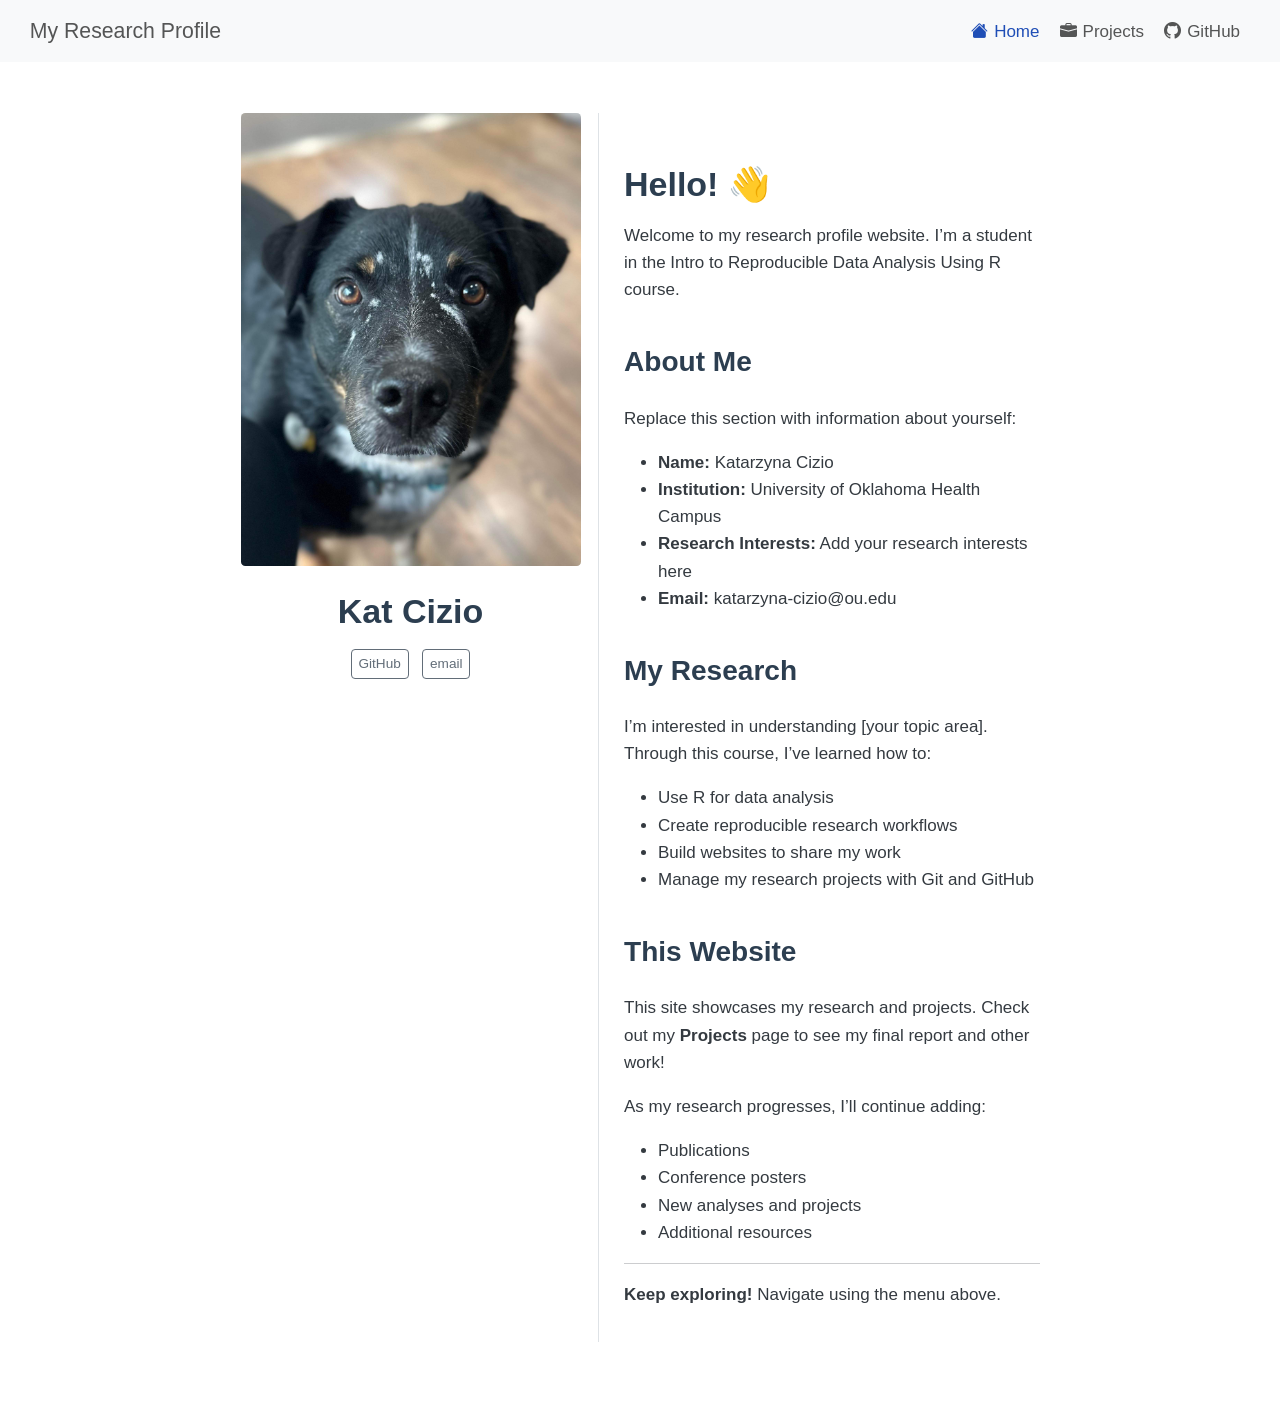
==== docs/index.html @ 3ac8d4a5 "Initial Website" ====
<!DOCTYPE html>
<html xmlns="http://www.w3.org/1999/xhtml" lang="en" xml:lang="en"><head>

<meta charset="utf-8">
<meta name="generator" content="quarto-1.9.38">

<meta name="viewport" content="width=device-width, initial-scale=1.0, user-scalable=yes">


<title>Kat Cizio – My Research Profile</title>
<style>
/* Default styles provided by pandoc.
** See https://pandoc.org/MANUAL.html#variables-for-html for config info.
*/
code{white-space: pre-wrap;}
span.smallcaps{font-variant: small-caps;}
div.columns{display: flex; gap: min(4vw, 1.5em);}
div.column{flex: auto; overflow-x: auto;}
div.hanging-indent{margin-left: 1.5em; text-indent: -1.5em;}
ul.task-list{list-style: none;}
ul.task-list li input[type="checkbox"] {
  width: 0.8em;
  margin: 0 0.8em 0.2em -1em; /* quarto-specific, see https://github.com/quarto-dev/quarto-cli/issues/4556 */ 
  vertical-align: middle;
}
</style>


<script src="site_libs/quarto-nav/quarto-nav.js"></script>
<script src="site_libs/quarto-nav/headroom.min.js"></script>
<script src="site_libs/clipboard/clipboard.min.js"></script>
<script src="site_libs/quarto-search/autocomplete.umd.js"></script>
<script src="site_libs/quarto-search/fuse.min.js"></script>
<script src="site_libs/quarto-search/quarto-search.js"></script>
<meta name="quarto:offset" content="./">
<script src="site_libs/quarto-html/quarto.js" type="module"></script>
<script src="site_libs/quarto-html/tabsets/tabsets.js" type="module"></script>
<script src="site_libs/quarto-html/popper.min.js"></script>
<script src="site_libs/quarto-html/tippy.umd.min.js"></script>
<link href="site_libs/quarto-html/tippy.css" rel="stylesheet">
<link href="site_libs/quarto-html/quarto-syntax-highlighting-15634bcf2e68342d4ad2dfa704d543f6.css" rel="stylesheet" id="quarto-text-highlighting-styles">
<script src="site_libs/bootstrap/bootstrap.min.js"></script>
<link href="site_libs/bootstrap/bootstrap-icons.css" rel="stylesheet">
<link href="site_libs/bootstrap/bootstrap-1de071e047e49cd083ceb1b25ae4a66d.min.css" rel="stylesheet" append-hash="true" id="quarto-bootstrap" data-mode="light">
<script id="quarto-search-options" type="application/json">{
  "location": "navbar",
  "copy-button": false,
  "collapse-after": 3,
  "panel-placement": "end",
  "type": "overlay",
  "limit": 50,
  "keyboard-shortcut": [
    "f",
    "/",
    "s"
  ],
  "show-item-context": false,
  "language": {
    "search-no-results-text": "No results",
    "search-matching-documents-text": "matching documents",
    "search-copy-link-title": "Copy link to search",
    "search-hide-matches-text": "Hide additional matches",
    "search-more-match-text": "more match in this document",
    "search-more-matches-text": "more matches in this document",
    "search-clear-button-title": "Clear",
    "search-text-placeholder": "",
    "search-detached-cancel-button-title": "Cancel",
    "search-submit-button-title": "Submit",
    "search-label": "Search"
  }
}</script>


<link rel="stylesheet" href="styles.css">
</head>

<body class="nav-fixed fullcontent quarto-light">

<div id="quarto-search-results"></div>
  <header id="quarto-header" class="headroom fixed-top">
    <nav class="navbar navbar-expand-lg " data-bs-theme="dark">
      <div class="navbar-container container-fluid">
      <div class="navbar-brand-container mx-auto">
    <a class="navbar-brand" href="./index.html">
    <span class="navbar-title">My Research Profile</span>
    </a>
  </div>
          <button class="navbar-toggler" type="button" data-bs-toggle="collapse" data-bs-target="#navbarCollapse" aria-controls="navbarCollapse" role="menu" aria-expanded="false" aria-label="Toggle navigation" onclick="if (window.quartoToggleHeadroom) { window.quartoToggleHeadroom(); }">
  <span class="navbar-toggler-icon"></span>
</button>
          <div class="collapse navbar-collapse" id="navbarCollapse">
            <ul class="navbar-nav navbar-nav-scroll ms-auto">
  <li class="nav-item">
    <a class="nav-link active" href="./index.html" aria-current="page"> <i class="bi bi-house-fill" role="img">
</i> 
<span class="menu-text">Home</span></a>
  </li>  
  <li class="nav-item">
    <a class="nav-link" href="./projects.html"> <i class="bi bi-briefcase-fill" role="img">
</i> 
<span class="menu-text">Projects</span></a>
  </li>  
  <li class="nav-item">
    <a class="nav-link" href="https://github.com"> <i class="bi bi-github" role="img">
</i> 
<span class="menu-text">GitHub</span></a>
  </li>  
</ul>
          </div> <!-- /navcollapse -->
            <div class="quarto-navbar-tools">
</div>
      </div> <!-- /container-fluid -->
    </nav>
</header>
<!-- content -->
<div id="quarto-content" class="quarto-container page-columns page-rows-contents page-layout-article page-navbar">
<!-- sidebar -->
<!-- margin-sidebar -->
    
<!-- main -->
<div class="quarto-about-trestles">
  <div class="about-entity">
    <img src="IMG_8283.JPG" class="about-image
  rounded " style="width: 20em;">
<header id="title-block-header" class="quarto-title-block default">
<div class="quarto-title">
<h1 class="title">Kat Cizio</h1>
</div>
<div class="quarto-title-meta">
  </div>
</header>
    <div class="about-links">
  <a href="https://github.com/Cizialke/katcizio.github.io" class="about-link" rel="" target="">
     <span class="about-link-text">GitHub</span>
  </a>
  <a href="/katarzyna-cizio@ou.edu" class="about-link" rel="" target="">
     <span class="about-link-text">email</span>
  </a>
</div>
  </div>
  <div class="about-contents"><main class="content" id="quarto-document-content">
<section id="hello" class="level1 columnpage">
<h1>Hello! 👋</h1>
<p>Welcome to my research profile website. I’m a student in the Intro to Reproducible Data Analysis Using R course.</p>
<section id="about-me" class="level2">
<h2 data-anchor-id="about-me">About Me</h2>
<p>Replace this section with information about yourself:</p>
<ul>
<li><strong>Name:</strong> Katarzyna Cizio</li>
<li><strong>Institution:</strong> University of Oklahoma Health Campus</li>
<li><strong>Research Interests:</strong> Add your research interests here</li>
<li><strong>Email:</strong> katarzyna-cizio@ou.edu</li>
</ul>
</section>
<section id="my-research" class="level2">
<h2 data-anchor-id="my-research">My Research</h2>
<p>I’m interested in understanding [your topic area]. Through this course, I’ve learned how to:</p>
<ul>
<li>Use R for data analysis</li>
<li>Create reproducible research workflows</li>
<li>Build websites to share my work</li>
<li>Manage my research projects with Git and GitHub</li>
</ul>
</section>
<section id="this-website" class="level2">
<h2 data-anchor-id="this-website">This Website</h2>
<p>This site showcases my research and projects. Check out my <strong>Projects</strong> page to see my final report and other work!</p>
<p>As my research progresses, I’ll continue adding:</p>
<ul>
<li>Publications</li>
<li>Conference posters</li>
<li>New analyses and projects</li>
<li>Additional resources</li>
</ul>
<hr>
<p><strong>Keep exploring!</strong> Navigate using the menu above.</p>


</section>
</section>
</main></div>
</div>
 <!-- /main -->
<script id="quarto-html-after-body" type="application/javascript">
  window.document.addEventListener("DOMContentLoaded", function (event) {
    const isCodeAnnotation = (el) => {
      for (const clz of el.classList) {
        if (clz.startsWith('code-annotation-')) {                     
          return true;
        }
      }
      return false;
    }
    const onCopySuccess = function(e) {
      // button target
      const button = e.trigger;
      // don't keep focus
      button.blur();
      // flash "checked"
      button.classList.add('code-copy-button-checked');
      var currentTitle = button.getAttribute("title");
      button.setAttribute("title", "Copied!");
      let tooltip;
      if (window.bootstrap) {
        button.setAttribute("data-bs-toggle", "tooltip");
        button.setAttribute("data-bs-placement", "left");
        button.setAttribute("data-bs-title", "Copied!");
        tooltip = new bootstrap.Tooltip(button, 
          { trigger: "manual", 
            customClass: "code-copy-button-tooltip",
            offset: [0, -8]});
        tooltip.show();    
      }
      setTimeout(function() {
        if (tooltip) {
          tooltip.hide();
          button.removeAttribute("data-bs-title");
          button.removeAttribute("data-bs-toggle");
          button.removeAttribute("data-bs-placement");
        }
        button.setAttribute("title", currentTitle);
        button.classList.remove('code-copy-button-checked');
      }, 1000);
      // clear code selection
      e.clearSelection();
    }
    const getTextToCopy = function(trigger) {
      const outerScaffold = trigger.parentElement.cloneNode(true);
      const codeEl = outerScaffold.querySelector('code');
      for (const childEl of codeEl.children) {
        if (isCodeAnnotation(childEl)) {
          childEl.remove();
        }
      }
      return codeEl.innerText;
    }
    const clipboard = new window.ClipboardJS('.code-copy-button:not([data-in-quarto-modal])', {
      text: getTextToCopy
    });
    clipboard.on('success', onCopySuccess);
    if (window.document.getElementById('quarto-embedded-source-code-modal')) {
      const clipboardModal = new window.ClipboardJS('.code-copy-button[data-in-quarto-modal]', {
        text: getTextToCopy,
        container: window.document.getElementById('quarto-embedded-source-code-modal')
      });
      clipboardModal.on('success', onCopySuccess);
    }
      var localhostRegex = new RegExp(/^(?:http|https):\/\/localhost\:?[0-9]*\//);
      var mailtoRegex = new RegExp(/^mailto:/);
        var filterRegex = new RegExp('/' + window.location.host + '/');
      var isInternal = (href) => {
          return filterRegex.test(href) || localhostRegex.test(href) || mailtoRegex.test(href);
      }
      // Inspect non-navigation links and adorn them if external
     var links = window.document.querySelectorAll('a[href]:not(.nav-link):not(.navbar-brand):not(.toc-action):not(.sidebar-link):not(.sidebar-item-toggle):not(.pagination-link):not(.no-external):not([aria-hidden]):not(.dropdown-item):not(.quarto-navigation-tool):not(.about-link)');
      for (var i=0; i<links.length; i++) {
        const link = links[i];
        if (!isInternal(link.href)) {
          // undo the damage that might have been done by quarto-nav.js in the case of
          // links that we want to consider external
          if (link.dataset.originalHref !== undefined) {
            link.href = link.dataset.originalHref;
          }
        }
      }
    function tippyHover(el, contentFn, onTriggerFn, onUntriggerFn) {
      const config = {
        allowHTML: true,
        maxWidth: 500,
        delay: 100,
        arrow: false,
        appendTo: function(el) {
            return el.parentElement;
        },
        interactive: true,
        interactiveBorder: 10,
        theme: 'quarto',
        placement: 'bottom-start',
      };
      if (contentFn) {
        config.content = contentFn;
      }
      if (onTriggerFn) {
        config.onTrigger = onTriggerFn;
      }
      if (onUntriggerFn) {
        config.onUntrigger = onUntriggerFn;
      }
      window.tippy(el, config); 
    }
    const noterefs = window.document.querySelectorAll('a[role="doc-noteref"]');
    for (var i=0; i<noterefs.length; i++) {
      const ref = noterefs[i];
      tippyHover(ref, function() {
        // use id or data attribute instead here
        let href = ref.getAttribute('data-footnote-href') || ref.getAttribute('href');
        try { href = new URL(href).hash; } catch {}
        const id = href.replace(/^#\/?/, "");
        const note = window.document.getElementById(id);
        if (note) {
          return note.innerHTML;
        } else {
          return "";
        }
      });
    }
    const xrefs = window.document.querySelectorAll('a.quarto-xref');
    const processXRef = (id, note) => {
      // Strip column container classes
      const stripColumnClz = (el) => {
        el.classList.remove("page-full", "page-columns");
        if (el.children) {
          for (const child of el.children) {
            stripColumnClz(child);
          }
        }
      }
      stripColumnClz(note)
      if (id === null || id.startsWith('sec-')) {
        // Special case sections, only their first couple elements
        const container = document.createElement("div");
        if (note.children && note.children.length > 2) {
          container.appendChild(note.children[0].cloneNode(true));
          for (let i = 1; i < note.children.length; i++) {
            const child = note.children[i];
            if (child.tagName === "P" && child.innerText === "") {
              continue;
            } else {
              container.appendChild(child.cloneNode(true));
              break;
            }
          }
          if (window.Quarto?.typesetMath) {
            window.Quarto.typesetMath(container);
          }
          return container.innerHTML
        } else {
          if (window.Quarto?.typesetMath) {
            window.Quarto.typesetMath(note);
          }
          return note.innerHTML;
        }
      } else {
        // Remove any anchor links if they are present
        const anchorLink = note.querySelector('a.anchorjs-link');
        if (anchorLink) {
          anchorLink.remove();
        }
        if (window.Quarto?.typesetMath) {
          window.Quarto.typesetMath(note);
        }
        if (note.classList.contains("callout")) {
          return note.outerHTML;
        } else {
          return note.innerHTML;
        }
      }
    }
    for (var i=0; i<xrefs.length; i++) {
      const xref = xrefs[i];
      tippyHover(xref, undefined, function(instance) {
        instance.disable();
        let url = xref.getAttribute('href');
        let hash = undefined; 
        if (url.startsWith('#')) {
          hash = url;
        } else {
          try { hash = new URL(url).hash; } catch {}
        }
        if (hash) {
          const id = hash.replace(/^#\/?/, "");
          const note = window.document.getElementById(id);
          if (note !== null) {
            try {
              const html = processXRef(id, note.cloneNode(true));
              instance.setContent(html);
            } finally {
              instance.enable();
              instance.show();
            }
          } else {
            // See if we can fetch this
            fetch(url.split('#')[0])
            .then(res => res.text())
            .then(html => {
              const parser = new DOMParser();
              const htmlDoc = parser.parseFromString(html, "text/html");
              const note = htmlDoc.getElementById(id);
              if (note !== null) {
                const html = processXRef(id, note);
                instance.setContent(html);
              } 
            }).finally(() => {
              instance.enable();
              instance.show();
            });
          }
        } else {
          // See if we can fetch a full url (with no hash to target)
          // This is a special case and we should probably do some content thinning / targeting
          fetch(url)
          .then(res => res.text())
          .then(html => {
            const parser = new DOMParser();
            const htmlDoc = parser.parseFromString(html, "text/html");
            const note = htmlDoc.querySelector('main.content');
            if (note !== null) {
              // This should only happen for chapter cross references
              // (since there is no id in the URL)
              // remove the first header
              if (note.children.length > 0 && note.children[0].tagName === "HEADER") {
                note.children[0].remove();
              }
              const html = processXRef(null, note);
              instance.setContent(html);
            } 
          }).finally(() => {
            instance.enable();
            instance.show();
          });
        }
      }, function(instance) {
      });
    }
        let selectedAnnoteEl;
        const selectorForAnnotation = ( cell, annotation) => {
          let cellAttr = 'data-code-cell="' + cell + '"';
          let lineAttr = 'data-code-annotation="' +  annotation + '"';
          const selector = 'span[' + cellAttr + '][' + lineAttr + ']';
          return selector;
        }
        const selectCodeLines = (annoteEl) => {
          const doc = window.document;
          const targetCell = annoteEl.getAttribute("data-target-cell");
          const targetAnnotation = annoteEl.getAttribute("data-target-annotation");
          const annoteSpan = window.document.querySelector(selectorForAnnotation(targetCell, targetAnnotation));
          const lines = annoteSpan.getAttribute("data-code-lines").split(",");
          const lineIds = lines.map((line) => {
            return targetCell + "-" + line;
          })
          let top = null;
          let height = null;
          let parent = null;
          if (lineIds.length > 0) {
              //compute the position of the single el (top and bottom and make a div)
              const el = window.document.getElementById(lineIds[0]);
              top = el.offsetTop;
              height = el.offsetHeight;
              parent = el.parentElement.parentElement;
            if (lineIds.length > 1) {
              const lastEl = window.document.getElementById(lineIds[lineIds.length - 1]);
              const bottom = lastEl.offsetTop + lastEl.offsetHeight;
              height = bottom - top;
            }
            if (top !== null && height !== null && parent !== null) {
              // cook up a div (if necessary) and position it 
              let div = window.document.getElementById("code-annotation-line-highlight");
              if (div === null) {
                div = window.document.createElement("div");
                div.setAttribute("id", "code-annotation-line-highlight");
                div.style.position = 'absolute';
                parent.appendChild(div);
              }
              div.style.top = top - 2 + "px";
              div.style.height = height + 4 + "px";
              div.style.left = 0;
              let gutterDiv = window.document.getElementById("code-annotation-line-highlight-gutter");
              if (gutterDiv === null) {
                gutterDiv = window.document.createElement("div");
                gutterDiv.setAttribute("id", "code-annotation-line-highlight-gutter");
                gutterDiv.style.position = 'absolute';
                const codeCell = window.document.getElementById(targetCell);
                const gutter = codeCell.querySelector('.code-annotation-gutter');
                gutter.appendChild(gutterDiv);
              }
              gutterDiv.style.top = top - 2 + "px";
              gutterDiv.style.height = height + 4 + "px";
            }
            selectedAnnoteEl = annoteEl;
          }
        };
        const unselectCodeLines = () => {
          const elementsIds = ["code-annotation-line-highlight", "code-annotation-line-highlight-gutter"];
          elementsIds.forEach((elId) => {
            const div = window.document.getElementById(elId);
            if (div) {
              div.remove();
            }
          });
          selectedAnnoteEl = undefined;
        };
          // Handle positioning of the toggle
      window.addEventListener(
        "resize",
        throttle(() => {
          elRect = undefined;
          if (selectedAnnoteEl) {
            selectCodeLines(selectedAnnoteEl);
          }
        }, 10)
      );
      function throttle(fn, ms) {
      let throttle = false;
      let timer;
        return (...args) => {
          if(!throttle) { // first call gets through
              fn.apply(this, args);
              throttle = true;
          } else { // all the others get throttled
              if(timer) clearTimeout(timer); // cancel #2
              timer = setTimeout(() => {
                fn.apply(this, args);
                timer = throttle = false;
              }, ms);
          }
        };
      }
        // Attach click handler to the DT
        const annoteDls = window.document.querySelectorAll('dt[data-target-cell]');
        for (const annoteDlNode of annoteDls) {
          annoteDlNode.addEventListener('click', (event) => {
            const clickedEl = event.target;
            if (clickedEl !== selectedAnnoteEl) {
              unselectCodeLines();
              const activeEl = window.document.querySelector('dt[data-target-cell].code-annotation-active');
              if (activeEl) {
                activeEl.classList.remove('code-annotation-active');
              }
              selectCodeLines(clickedEl);
              clickedEl.classList.add('code-annotation-active');
            } else {
              // Unselect the line
              unselectCodeLines();
              clickedEl.classList.remove('code-annotation-active');
            }
          });
        }
    const findCites = (el) => {
      const parentEl = el.parentElement;
      if (parentEl) {
        const cites = parentEl.dataset.cites;
        if (cites) {
          return {
            el,
            cites: cites.split(' ')
          };
        } else {
          return findCites(el.parentElement)
        }
      } else {
        return undefined;
      }
    };
    var bibliorefs = window.document.querySelectorAll('a[role="doc-biblioref"]');
    for (var i=0; i<bibliorefs.length; i++) {
      const ref = bibliorefs[i];
      const citeInfo = findCites(ref);
      if (citeInfo) {
        tippyHover(citeInfo.el, function() {
          var popup = window.document.createElement('div');
          citeInfo.cites.forEach(function(cite) {
            var citeDiv = window.document.createElement('div');
            citeDiv.classList.add('hanging-indent');
            citeDiv.classList.add('csl-entry');
            var biblioDiv = window.document.getElementById('ref-' + cite);
            if (biblioDiv) {
              citeDiv.innerHTML = biblioDiv.innerHTML;
            }
            popup.appendChild(citeDiv);
          });
          return popup.innerHTML;
        });
      }
    }
  });
  </script>
</div> <!-- /content -->




</body></html>
---- docs/site_libs/quarto-html/tippy.css ----
.tippy-box[data-animation=fade][data-state=hidden]{opacity:0}[data-tippy-root]{max-width:calc(100vw - 10px)}.tippy-box{position:relative;background-color:#333;color:#fff;border-radius:4px;font-size:14px;line-height:1.4;white-space:normal;outline:0;transition-property:transform,visibility,opacity}.tippy-box[data-placement^=top]>.tippy-arrow{bottom:0}.tippy-box[data-placement^=top]>.tippy-arrow:before{bottom:-7px;left:0;border-width:8px 8px 0;border-top-color:initial;transform-origin:center top}.tippy-box[data-placement^=bottom]>.tippy-arrow{top:0}.tippy-box[data-placement^=bottom]>.tippy-arrow:before{top:-7px;left:0;border-width:0 8px 8px;border-bottom-color:initial;transform-origin:center bottom}.tippy-box[data-placement^=left]>.tippy-arrow{right:0}.tippy-box[data-placement^=left]>.tippy-arrow:before{border-width:8px 0 8px 8px;border-left-color:initial;right:-7px;transform-origin:center left}.tippy-box[data-placement^=right]>.tippy-arrow{left:0}.tippy-box[data-placement^=right]>.tippy-arrow:before{left:-7px;border-width:8px 8px 8px 0;border-right-color:initial;transform-origin:center right}.tippy-box[data-inertia][data-state=visible]{transition-timing-function:cubic-bezier(.54,1.5,.38,1.11)}.tippy-arrow{width:16px;height:16px;color:#333}.tippy-arrow:before{content:"";position:absolute;border-color:transparent;border-style:solid}.tippy-content{position:relative;padding:5px 9px;z-index:1}
---- docs/site_libs/quarto-html/quarto-syntax-highlighting-15634bcf2e68342d4ad2dfa704d543f6.css ----
/* quarto syntax highlight colors */
:root {
  --quarto-hl-ot-color: #003B4F;
  --quarto-hl-at-color: #657422;
  --quarto-hl-ss-color: #20794D;
  --quarto-hl-an-color: #5E5E5E;
  --quarto-hl-fu-color: #4758AB;
  --quarto-hl-st-color: #20794D;
  --quarto-hl-cf-color: #003B4F;
  --quarto-hl-op-color: #5E5E5E;
  --quarto-hl-er-color: #AD0000;
  --quarto-hl-bn-color: #AD0000;
  --quarto-hl-al-color: #AD0000;
  --quarto-hl-va-color: #111111;
  --quarto-hl-bu-color: inherit;
  --quarto-hl-ex-color: inherit;
  --quarto-hl-pp-color: #AD0000;
  --quarto-hl-in-color: #5E5E5E;
  --quarto-hl-vs-color: #20794D;
  --quarto-hl-wa-color: #5E5E5E;
  --quarto-hl-do-color: #5E5E5E;
  --quarto-hl-im-color: #00769E;
  --quarto-hl-ch-color: #20794D;
  --quarto-hl-dt-color: #AD0000;
  --quarto-hl-fl-color: #AD0000;
  --quarto-hl-co-color: #5E5E5E;
  --quarto-hl-cv-color: #5E5E5E;
  --quarto-hl-cn-color: #8f5902;
  --quarto-hl-sc-color: #5E5E5E;
  --quarto-hl-dv-color: #AD0000;
  --quarto-hl-kw-color: #003B4F;
}

/* other quarto variables */
:root {
  --quarto-font-monospace: SFMono-Regular, Menlo, Monaco, Consolas, "Liberation Mono", "Courier New", monospace;
}

/* syntax highlight based on Pandoc's rules */
pre > code.sourceCode > span {
  color: #003B4F;
}

code.sourceCode > span {
  color: #003B4F;
}

div.sourceCode,
div.sourceCode pre.sourceCode {
  color: #003B4F;
}

/* Normal */
code span {
  color: #003B4F;
}

/* Alert */
code span.al {
  color: #AD0000;
  font-style: inherit;
}

/* Annotation */
code span.an {
  color: #5E5E5E;
  font-style: inherit;
}

/* Attribute */
code span.at {
  color: #657422;
  font-style: inherit;
}

/* BaseN */
code span.bn {
  color: #AD0000;
  font-style: inherit;
}

/* BuiltIn */
code span.bu {
  font-style: inherit;
}

/* ControlFlow */
code span.cf {
  color: #003B4F;
  font-weight: bold;
  font-style: inherit;
}

/* Char */
code span.ch {
  color: #20794D;
  font-style: inherit;
}

/* Constant */
code span.cn {
  color: #8f5902;
  font-style: inherit;
}

/* Comment */
code span.co {
  color: #5E5E5E;
  font-style: inherit;
}

/* CommentVar */
code span.cv {
  color: #5E5E5E;
  font-style: italic;
}

/* Documentation */
code span.do {
  color: #5E5E5E;
  font-style: italic;
}

/* DataType */
code span.dt {
  color: #AD0000;
  font-style: inherit;
}

/* DecVal */
code span.dv {
  color: #AD0000;
  font-style: inherit;
}

/* Error */
code span.er {
  color: #AD0000;
  font-style: inherit;
}

/* Extension */
code span.ex {
  font-style: inherit;
}

/* Float */
code span.fl {
  color: #AD0000;
  font-style: inherit;
}

/* Function */
code span.fu {
  color: #4758AB;
  font-style: inherit;
}

/* Import */
code span.im {
  color: #00769E;
  font-style: inherit;
}

/* Information */
code span.in {
  color: #5E5E5E;
  font-style: inherit;
}

/* Keyword */
code span.kw {
  color: #003B4F;
  font-weight: bold;
  font-style: inherit;
}

/* Operator */
code span.op {
  color: #5E5E5E;
  font-style: inherit;
}

/* Other */
code span.ot {
  color: #003B4F;
  font-style: inherit;
}

/* Preprocessor */
code span.pp {
  color: #AD0000;
  font-style: inherit;
}

/* SpecialChar */
code span.sc {
  color: #5E5E5E;
  font-style: inherit;
}

/* SpecialString */
code span.ss {
  color: #20794D;
  font-style: inherit;
}

/* String */
code span.st {
  color: #20794D;
  font-style: inherit;
}

/* Variable */
code span.va {
  color: #111111;
  font-style: inherit;
}

/* VerbatimString */
code span.vs {
  color: #20794D;
  font-style: inherit;
}

/* Warning */
code span.wa {
  color: #5E5E5E;
  font-style: italic;
}

.prevent-inlining {
  content: "</";
}

/*# sourceMappingURL=f23921c56f73e400b49028c9186a1aa0.css.map */
---- docs/styles.css ----
/* Custom styles for student research profile */

/* Main content styling */
body {
  font-family: 'Segoe UI', Tahoma, Geneva, Verdana, sans-serif;
  line-height: 1.6;
}

/* Headings */
h1, h2, h3 {
  color: #2c3e50;
  margin-top: 1.5em;
}

/* Links */
a {
  color: #3498db;
  text-decoration: none;
}

a:hover {
  text-decoration: underline;
  color: #2980b9;
}

/* Code blocks */
code {
  background-color: #f4f4f4;
  padding: 0.2em 0.4em;
  border-radius: 3px;
}

pre {
  background-color: #f4f4f4;
  padding: 1em;
  border-radius: 5px;
  overflow-x: auto;
}

/* Tables */
table {
  border-collapse: collapse;
  width: 100%;
  margin: 1em 0;
}

table th,
table td {
  border: 1px solid #ddd;
  padding: 0.75em;
  text-align: left;
}

table th {
  background-color: #ecf0f1;
  font-weight: bold;
}

table tr:hover {
  background-color: #f9f9f9;
}

/* Blockquotes */
blockquote {
  border-left: 4px solid #3498db;
  padding-left: 1em;
  color: #666;
  font-style: italic;
  margin: 1em 0;
}
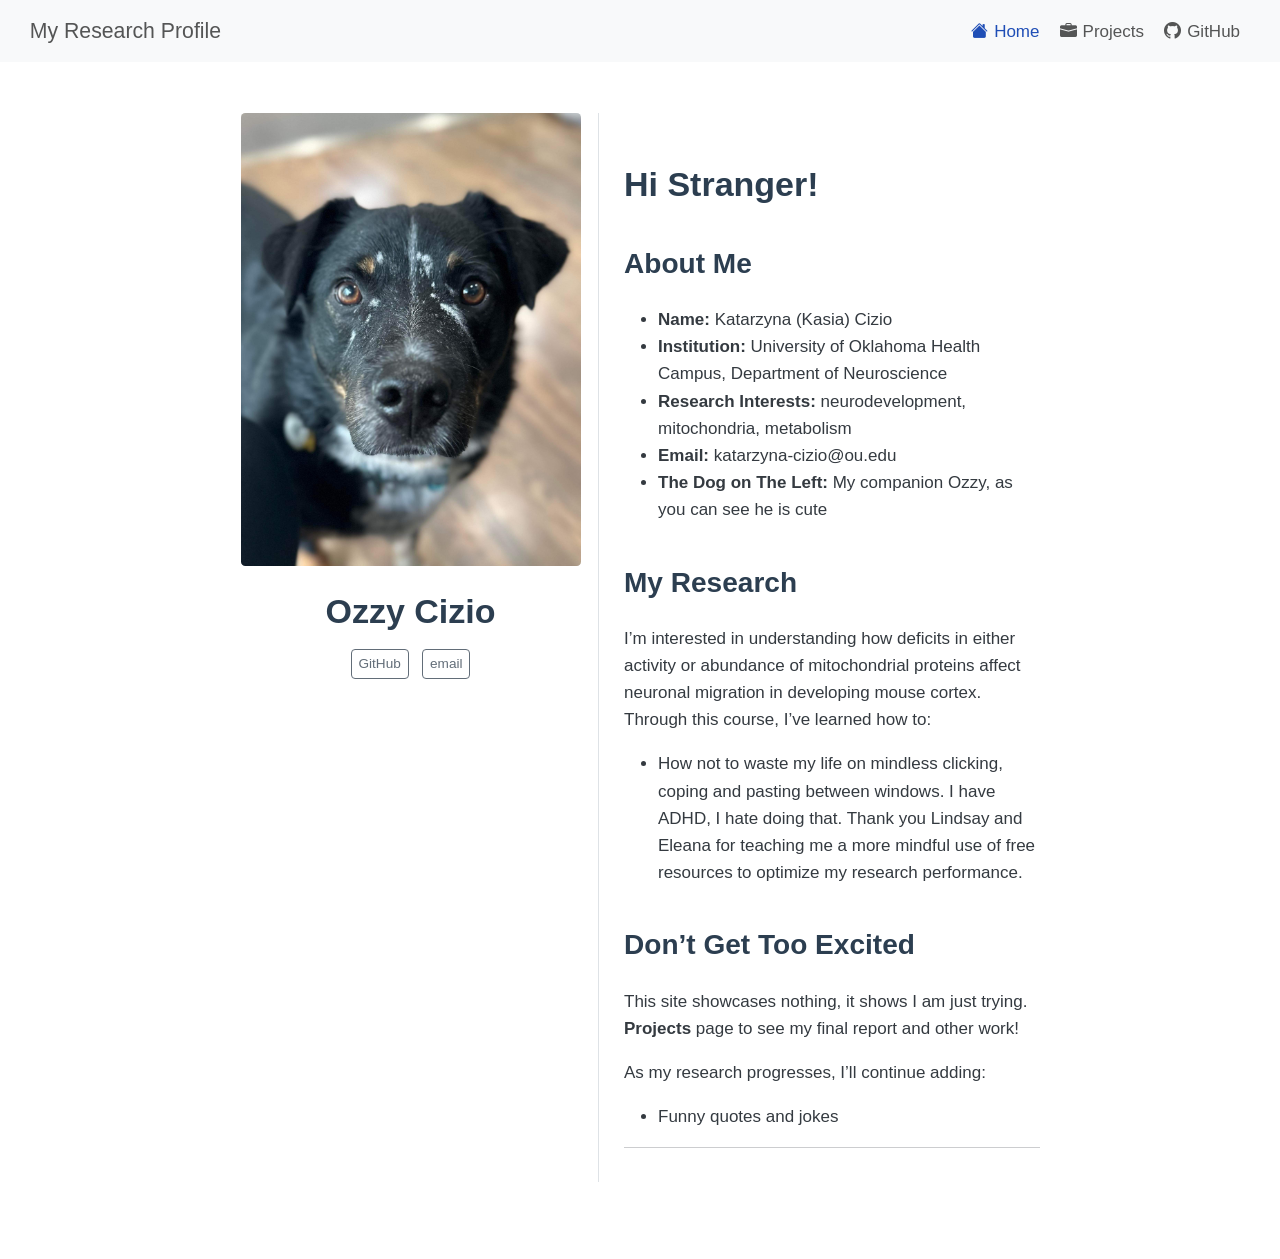
==== commit f1ce34d6: "all the changes made ever" ====
--- a/docs/index.html
+++ b/docs/index.html
@@ -7,7 +7,7 @@
 <meta name="viewport" content="width=device-width, initial-scale=1.0, user-scalable=yes">
 
 
-<title>Kat Cizio – My Research Profile</title>
+<title>Ozzy Cizio – My Research Profile</title>
 <style>
 /* Default styles provided by pandoc.
 ** See https://pandoc.org/MANUAL.html#variables-for-html for config info.
@@ -124,7 +124,7 @@
   rounded " style="width: 20em;">
 <header id="title-block-header" class="quarto-title-block default">
 <div class="quarto-title">
-<h1 class="title">Kat Cizio</h1>
+<h1 class="title">Ozzy Cizio</h1>
 </div>
 <div class="quarto-title-meta">
   </div>
@@ -133,47 +133,39 @@
   <a href="https://github.com/Cizialke/katcizio.github.io" class="about-link" rel="" target="">
      <span class="about-link-text">GitHub</span>
   </a>
-  <a href="/katarzyna-cizio@ou.edu" class="about-link" rel="" target="">
+  <a href="mailto:katarzyna-cizio@ou.edu" class="about-link" rel="" target="">
      <span class="about-link-text">email</span>
   </a>
 </div>
   </div>
   <div class="about-contents"><main class="content" id="quarto-document-content">
-<section id="hello" class="level1 columnpage">
-<h1>Hello! 👋</h1>
-<p>Welcome to my research profile website. I’m a student in the Intro to Reproducible Data Analysis Using R course.</p>
+<section id="hi-stranger" class="level1 columnpage">
+<h1>Hi Stranger!</h1>
 <section id="about-me" class="level2">
 <h2 data-anchor-id="about-me">About Me</h2>
-<p>Replace this section with information about yourself:</p>
 <ul>
-<li><strong>Name:</strong> Katarzyna Cizio</li>
-<li><strong>Institution:</strong> University of Oklahoma Health Campus</li>
-<li><strong>Research Interests:</strong> Add your research interests here</li>
+<li><strong>Name:</strong> Katarzyna (Kasia) Cizio</li>
+<li><strong>Institution:</strong> University of Oklahoma Health Campus, Department of Neuroscience</li>
+<li><strong>Research Interests:</strong> neurodevelopment, mitochondria, metabolism</li>
 <li><strong>Email:</strong> katarzyna-cizio@ou.edu</li>
+<li><strong>The Dog on The Left:</strong> My companion Ozzy, as you can see he is cute</li>
 </ul>
 </section>
 <section id="my-research" class="level2">
 <h2 data-anchor-id="my-research">My Research</h2>
-<p>I’m interested in understanding [your topic area]. Through this course, I’ve learned how to:</p>
+<p>I’m interested in understanding how deficits in either activity or abundance of mitochondrial proteins affect neuronal migration in developing mouse cortex. Through this course, I’ve learned how to:</p>
 <ul>
-<li>Use R for data analysis</li>
-<li>Create reproducible research workflows</li>
-<li>Build websites to share my work</li>
-<li>Manage my research projects with Git and GitHub</li>
+<li>How not to waste my life on mindless clicking, coping and pasting between windows. I have ADHD, I hate doing that. Thank you Lindsay and Eleana for teaching me a more mindful use of free resources to optimize my research performance.</li>
 </ul>
 </section>
-<section id="this-website" class="level2">
-<h2 data-anchor-id="this-website">This Website</h2>
-<p>This site showcases my research and projects. Check out my <strong>Projects</strong> page to see my final report and other work!</p>
+<section id="dont-get-too-excited" class="level2">
+<h2 data-anchor-id="dont-get-too-excited">Don’t Get Too Excited</h2>
+<p>This site showcases nothing, it shows I am just trying.<br> <strong>Projects</strong> page to see my final report and other work!</p>
 <p>As my research progresses, I’ll continue adding:</p>
 <ul>
-<li>Publications</li>
-<li>Conference posters</li>
-<li>New analyses and projects</li>
-<li>Additional resources</li>
+<li>Funny quotes and jokes</li>
 </ul>
 <hr>
-<p><strong>Keep exploring!</strong> Navigate using the menu above.</p>
 
 
 </section>
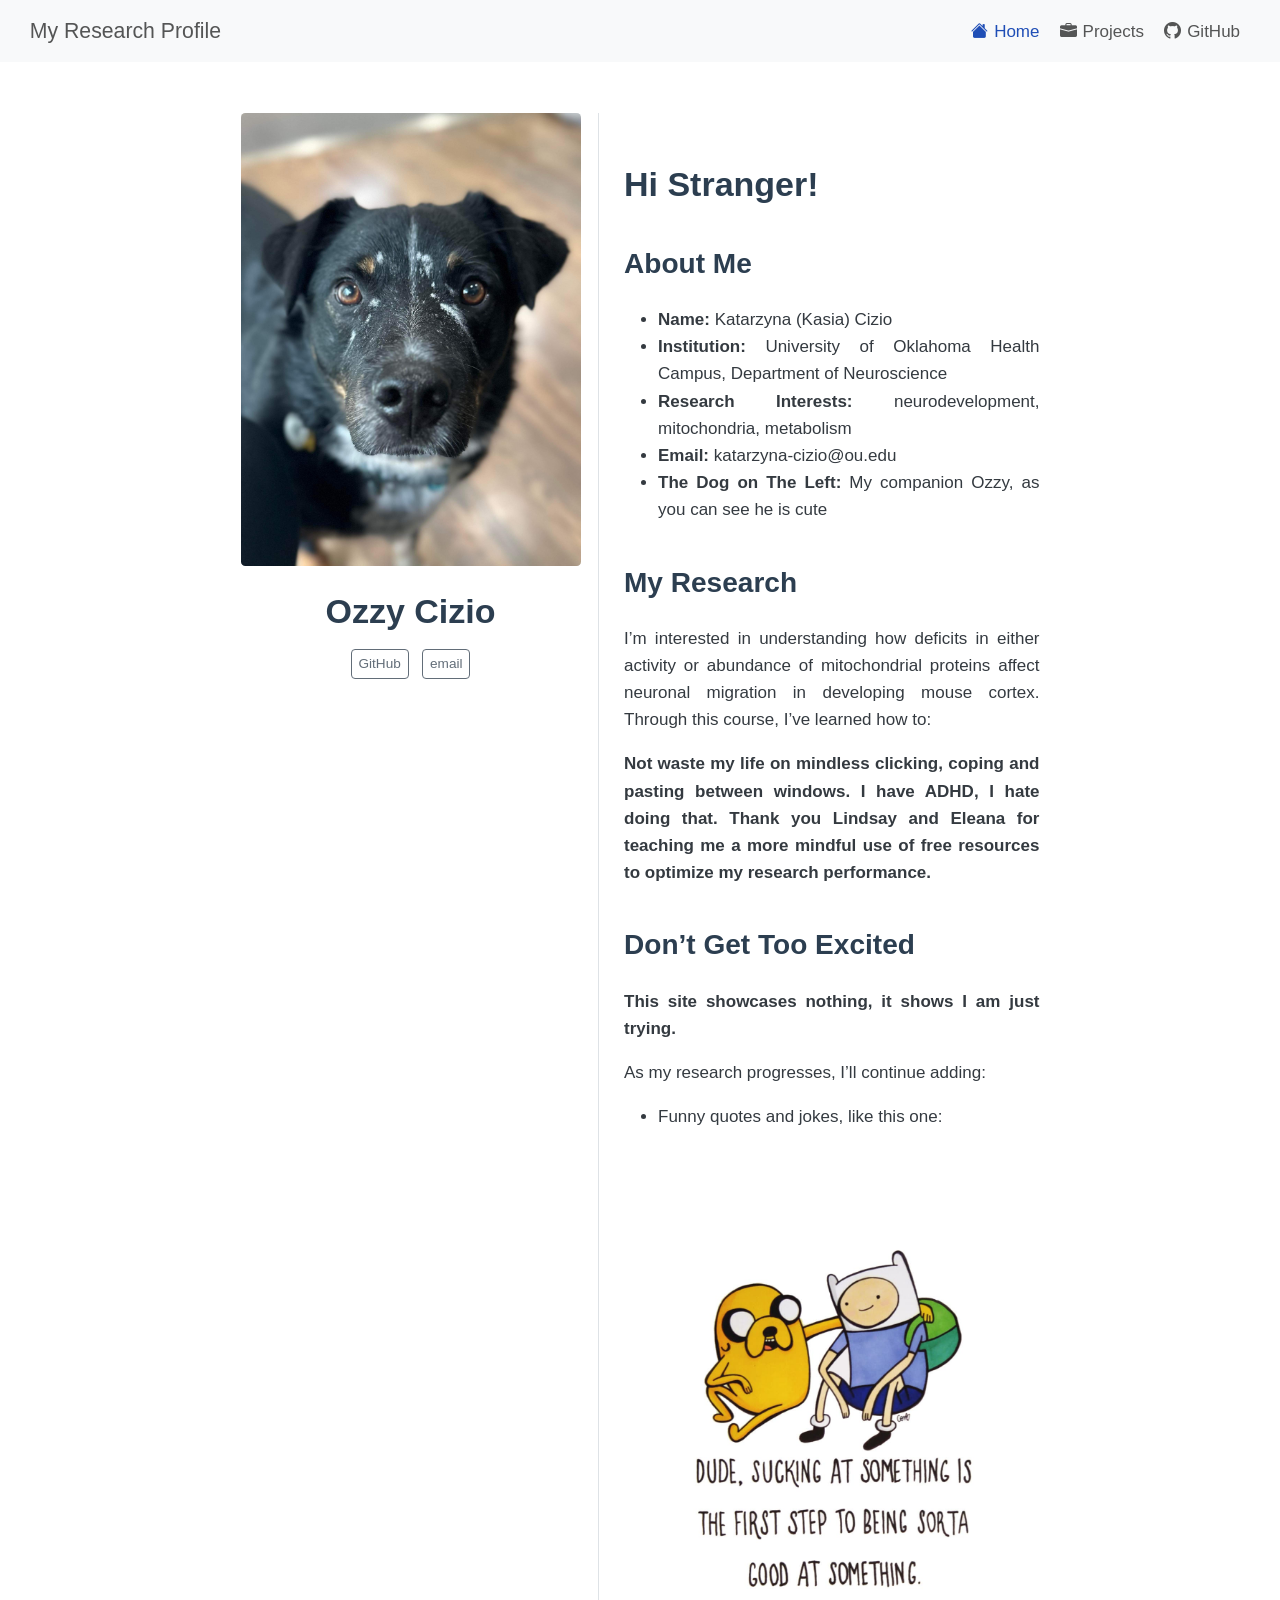
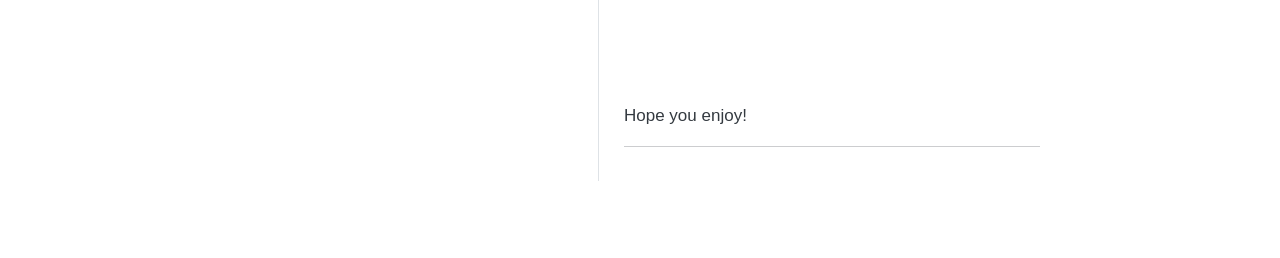
==== commit dbaf19d4: "all the changes today" ====
--- a/docs/index.html
+++ b/docs/index.html
@@ -154,17 +154,17 @@
 <section id="my-research" class="level2">
 <h2 data-anchor-id="my-research">My Research</h2>
 <p>I’m interested in understanding how deficits in either activity or abundance of mitochondrial proteins affect neuronal migration in developing mouse cortex. Through this course, I’ve learned how to:</p>
-<ul>
-<li>How not to waste my life on mindless clicking, coping and pasting between windows. I have ADHD, I hate doing that. Thank you Lindsay and Eleana for teaching me a more mindful use of free resources to optimize my research performance.</li>
-</ul>
+<p><strong>Not waste my life on mindless clicking, coping and pasting between windows. I have ADHD, I hate doing that. Thank you Lindsay and Eleana for teaching me a more mindful use of free resources to optimize my research performance.</strong></p>
 </section>
 <section id="dont-get-too-excited" class="level2">
 <h2 data-anchor-id="dont-get-too-excited">Don’t Get Too Excited</h2>
-<p>This site showcases nothing, it shows I am just trying.<br> <strong>Projects</strong> page to see my final report and other work!</p>
+<p><strong>This site showcases nothing, it shows I am just trying.</strong><br></p>
 <p>As my research progresses, I’ll continue adding:</p>
 <ul>
-<li>Funny quotes and jokes</li>
+<li>Funny quotes and jokes, like this one:</li>
 </ul>
+<p><img src="jake_the_dog.jpg" width="100%"></p>
+<p>Hope you enjoy!</p>
 <hr>
 
 
--- a/docs/styles.css
+++ b/docs/styles.css
@@ -4,6 +4,7 @@
 body {
   font-family: 'Segoe UI', Tahoma, Geneva, Verdana, sans-serif;
   line-height: 1.6;
+  text-align: justify;
 }
 
 /* Headings */
